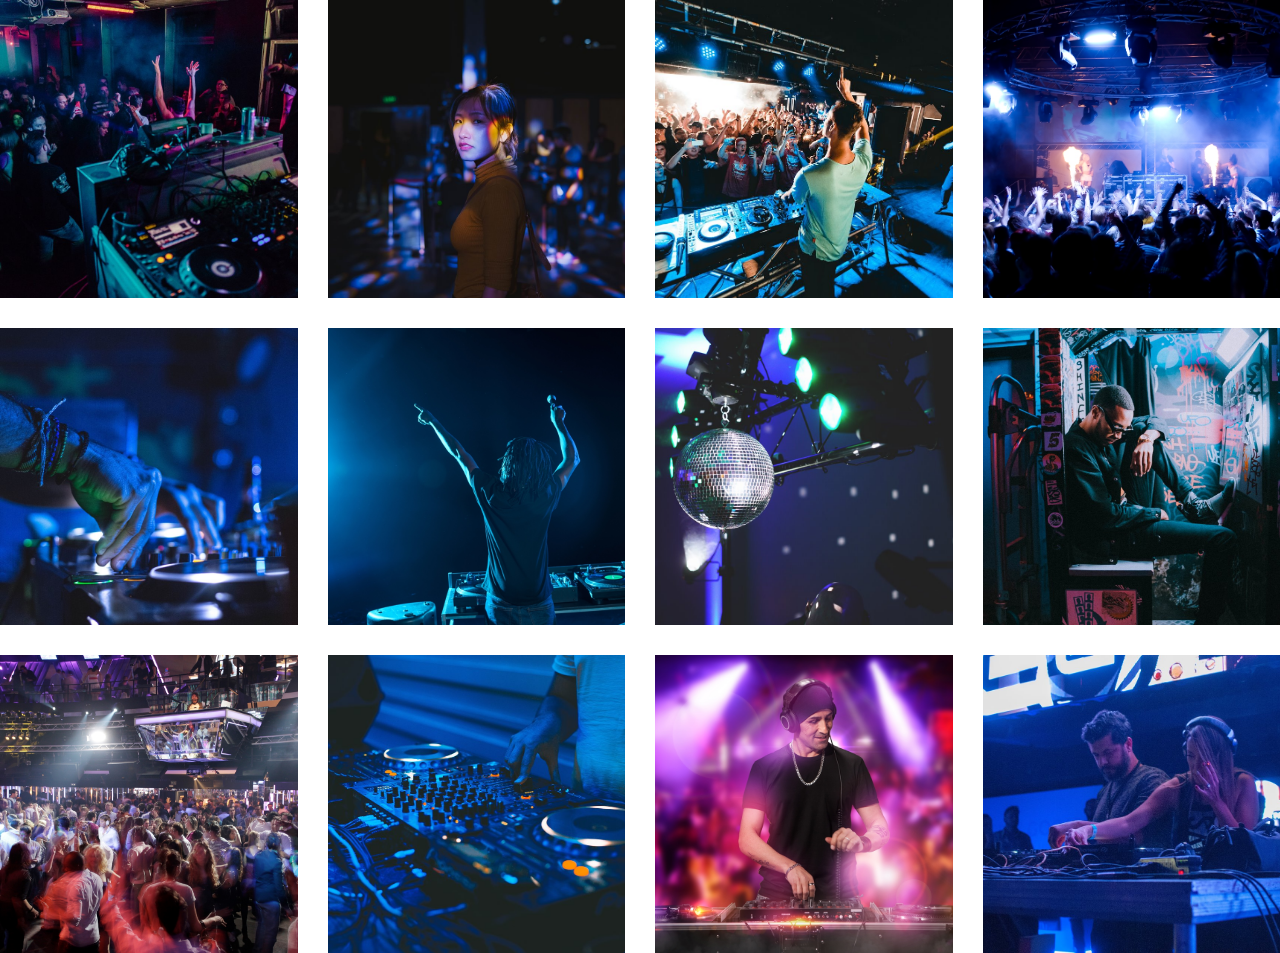
==== gallery.html @ 76f72633 "resolved conflicts" ====
<!DOCTYPE html>
<html lang="en">
    <head>
        <meta charset="UTF-8" />
        <meta http-equiv="X-UA-Compatible" content="IE=edge" />
        <meta name="viewport" content="width=device-width, initial-scale=1" />
        <!-- <link href="./src/sass/gallery.min.css" type="text/css" rel="stylesheet" /> -->
        <link href="src/sass/main.min.css" type="text/css" rel="stylesheet" />
        <title>Document</title>
    </head>
    <body>
      <main class="gallery">
        <img class="gallery-element" src="public/img/gallery-1-original.jpg" alt="lorem ipsum">
        <img class="gallery-element" src="public/img/gallery-2-original.jpg" alt="lorem ipsum">
        <img class="gallery-element" src="public/img/gallery-3-original.jpg" alt="lorem ipsum">
        <img class="gallery-element" src="public/img/gallery-4-original.jpg" alt="lorem ipsum">
        <img class="gallery-element" src="public/img/gallery-5-original.jpg" alt="lorem ipsum">
        <img class="gallery-element" src="public/img/gallery-6-original.jpg" alt="lorem ipsum">
        <img class="gallery-element" src="public/img/gallery-7-original.jpg" alt="lorem ipsum">
        <img class="gallery-element" src="public/img/gallery-8-original.jpg" alt="lorem ipsum">
        <img class="gallery-element" src="public/img/gallery-9-original.jpg" alt="lorem ipsum">
        <img class="gallery-element" src="public/img/gallery-10-original.jpg" alt="lorem ipsum">
        <img class="gallery-element" src="public/img/gallery-11-original.jpg" alt="lorem ipsum">
        <img class="gallery-element" src="public/img/gallery-12-original.jpg" alt="lorem ipsum">
      </main>
    </body>
</html>
---- src/sass/main.min.css ----
html,body,div,span,applet,object,iframe,h1,h2,h3,h4,h5,h6,p,blockquote,pre,a,abbr,acronym,address,big,cite,code,del,dfn,em,img,ins,kbd,q,s,samp,small,strike,strong,sub,sup,tt,var,b,u,i,center,dl,dt,dd,ol,ul,li,fieldset,form,label,legend,table,caption,tbody,tfoot,thead,tr,th,td,article,aside,canvas,details,embed,figure,figcaption,footer,header,hgroup,menu,nav,output,ruby,section,summary,time,mark,audio,video{margin:0;padding:0;border:0;font-size:100%;font:inherit;vertical-align:baseline}article,aside,details,figcaption,figure,footer,header,hgroup,menu,nav,section{display:block}body{line-height:1}ol,ul{list-style:none}blockquote,q{quotes:none}blockquote:before,blockquote:after,q:before,q:after{content:'';content:none}table{border-collapse:collapse;border-spacing:0}a{display:inline-block;text-decoration:none}body .gallery{margin:auto;display:grid;grid-template-columns:1fr;grid-template-rows:repeat(12, 1fr);gap:30px}body .gallery-element{width:100%;aspect-ratio:1/1;object-fit:cover}@media (min-width: 1025px){body .gallery{grid-template-columns:repeat(4, 1fr);grid-template-rows:repeat(3, 1fr);gap:30px}}@media (min-width: 768px) and (max-width: 1024px){body .gallery{grid-template-columns:repeat(3, 1fr);grid-template-rows:repeat(4, 1fr);gap:30px}}
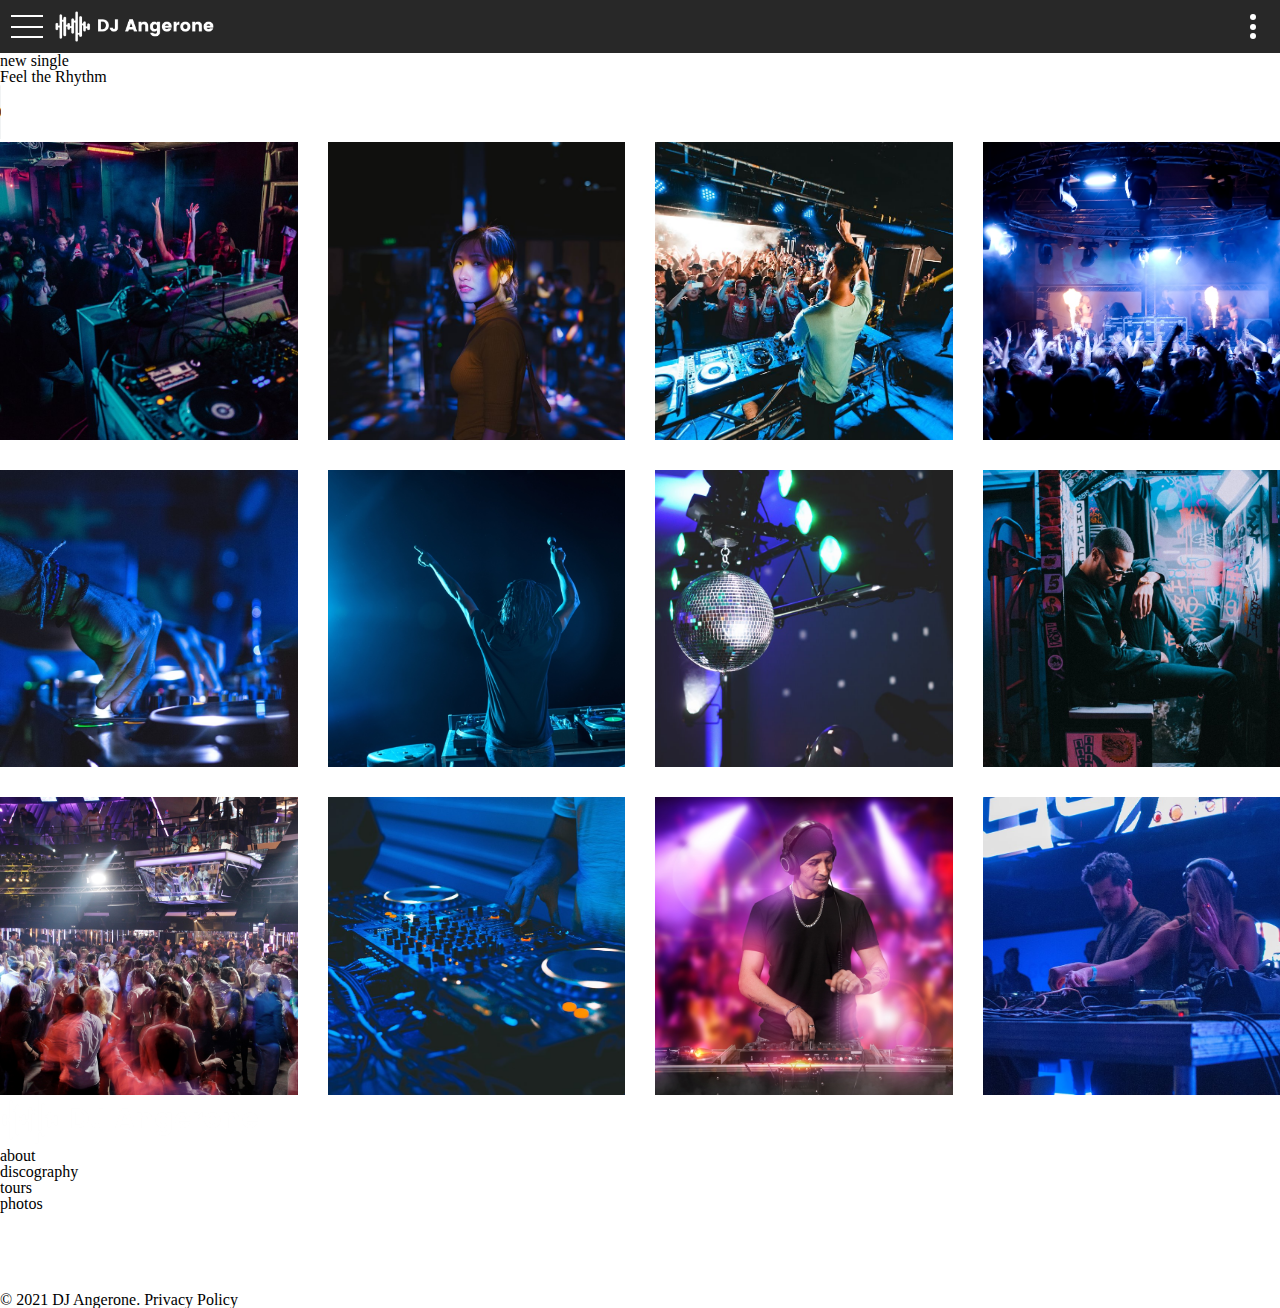
==== commit 1033e34b: "Added title to page" ====
--- a/gallery.html
+++ b/gallery.html
@@ -4,10 +4,40 @@
         <meta charset="UTF-8" />
         <meta http-equiv="X-UA-Compatible" content="IE=edge" />
         <meta name="viewport" content="width=device-width, initial-scale=1" />
-        <!-- <link href="./src/sass/gallery.min.css" type="text/css" rel="stylesheet" /> -->
         <link href="src/sass/main.min.css" type="text/css" rel="stylesheet" />
-        <title>Document</title>
+        <title>Gallery</title>
     </head>
+    <header class="header">
+        <nav class="header__top-bar">
+            <div class="header__top-bar__burger-menu">
+                <div class="header__top-bar__burger-menu__line"></div>
+                <div class="header__top-bar__burger-menu__line"></div>
+                <div class="header__top-bar__burger-menu__line"></div>
+            </div>
+
+            <img
+                class="header__top-bar__dj-angerone-logo"
+                src="public/img/logo.png"
+                alt="DJ Angerone logo"
+            />
+
+            <div class="header__top-bar__more-menu">
+                <div class="header__top-bar__more-menu__point"></div>
+                <div class="header__top-bar__more-menu__point"></div>
+                <div class="header__top-bar__more-menu__point"></div>
+            </div>
+        </nav>
+
+        <section class="header__new-single">
+            <h1 class="header__new-single__heading">new single</h1>
+            <h2 class="header__new-single__song-title">
+                <strong>Feel the Rhythm</strong>
+            </h2>
+            <audio class="header__new-single__audio-player" controls>
+                <source src="feel_the_rhythm.mp3" type="audio/mpeg" />
+            </audio>
+        </section>
+    </header>
     <body>
       <main class="gallery">
         <img class="gallery-element" src="public/img/gallery-1-original.jpg" alt="lorem ipsum">
@@ -23,5 +53,67 @@
         <img class="gallery-element" src="public/img/gallery-11-original.jpg" alt="lorem ipsum">
         <img class="gallery-element" src="public/img/gallery-12-original.jpg" alt="lorem ipsum">
       </main>
+      <footer class="footer">
+          <img
+              class="footer__dj-angerone-logo"
+              src="public/img/logo.png"
+              alt="DJ Angerone logo"
+          />
+
+          <nav class="footer__navlinks">
+              <ul class="footer__navlinks__links-list">
+                  <li class="footer__navlinks__links-list__element">
+                      <a class="footer__navlinks__links-list__element__link"
+                          >about</a
+                      >
+                  </li>
+                  <li class="footer__navlinks__links-list__element">
+                      <a class="footer__navlinks__links-list__element__link"
+                          >discography</a
+                      >
+                  </li>
+                  <li class="footer__navlinks__links-list__element">
+                      <a class="footer__navlinks__links-list__element__link"
+                          >tours</a
+                      >
+                  </li>
+                  <li class="footer__navlinks__links-list__element">
+                      <a class="footer__navlinks__links-list__element__link"
+                          >photos</a
+                      >
+                  </li>
+              </ul>
+          </nav>
+
+          <ul class="footer__social-networks">
+              <li class="footer__social-networks__button">
+                  <a class="footer__social-networks__button__link">
+                      <i class="fab fa-facebook-f"></i>
+                  </a>
+              </li>
+              <li class="footer__social-networks__button">
+                  <a class="footer__social-networks__button__link">
+                      <i class="fab fa-instagram"></i>
+                  </a>
+              </li>
+              <li class="footer__social-networks__button">
+                  <a class="footer__social-networks__button__link">
+                      <i class="fab fa-twitter"></i>
+                  </a>
+              </li>
+              <li class="footer__social-networks__button">
+                  <a class="footer__social-networks__button__link">
+                      <i class="fab fa-youtube"></i>
+                  </a>
+              </li>
+              <li class="footer__social-networks__button">
+                  <a class="footer__social-networks__button__link">
+                      <i class="fab fa-pinterest-p"></i>
+                  </a>
+              </li>
+          </ul>
+
+          <p>© 2021 DJ Angerone. Privacy Policy</p>
+      </footer>
     </body>
 </html>
--- a/src/sass/main.min.css
+++ b/src/sass/main.min.css
@@ -1 +1 @@
-html,body,div,span,applet,object,iframe,h1,h2,h3,h4,h5,h6,p,blockquote,pre,a,abbr,acronym,address,big,cite,code,del,dfn,em,img,ins,kbd,q,s,samp,small,strike,strong,sub,sup,tt,var,b,u,i,center,dl,dt,dd,ol,ul,li,fieldset,form,label,legend,table,caption,tbody,tfoot,thead,tr,th,td,article,aside,canvas,details,embed,figure,figcaption,footer,header,hgroup,menu,nav,output,ruby,section,summary,time,mark,audio,video{margin:0;padding:0;border:0;font-size:100%;font:inherit;vertical-align:baseline}article,aside,details,figcaption,figure,footer,header,hgroup,menu,nav,section{display:block}body{line-height:1}ol,ul{list-style:none}blockquote,q{quotes:none}blockquote:before,blockquote:after,q:before,q:after{content:'';content:none}table{border-collapse:collapse;border-spacing:0}a{display:inline-block;text-decoration:none}body .gallery{margin:auto;display:grid;grid-template-columns:1fr;grid-template-rows:repeat(12, 1fr);gap:30px}body .gallery-element{width:100%;aspect-ratio:1/1;object-fit:cover}@media (min-width: 1025px){body .gallery{grid-template-columns:repeat(4, 1fr);grid-template-rows:repeat(3, 1fr);gap:30px}}@media (min-width: 768px) and (max-width: 1024px){body .gallery{grid-template-columns:repeat(3, 1fr);grid-template-rows:repeat(4, 1fr);gap:30px}}
+html,body,div,span,applet,object,iframe,h1,h2,h3,h4,h5,h6,p,blockquote,pre,a,abbr,acronym,address,big,cite,code,del,dfn,em,img,ins,kbd,q,s,samp,small,strike,strong,sub,sup,tt,var,b,u,i,center,dl,dt,dd,ol,ul,li,fieldset,form,label,legend,table,caption,tbody,tfoot,thead,tr,th,td,article,aside,canvas,details,embed,figure,figcaption,footer,header,hgroup,menu,nav,output,ruby,section,summary,time,mark,audio,video{margin:0;padding:0;border:0;font-size:100%;font:inherit;vertical-align:baseline}article,aside,details,figcaption,figure,footer,header,hgroup,menu,nav,section{display:block}body{line-height:1}ol,ul{list-style:none}blockquote,q{quotes:none}blockquote:before,blockquote:after,q:before,q:after{content:'';content:none}table{border-collapse:collapse;border-spacing:0}body{font-size:16px}a{display:inline-block;text-decoration:none}time,a{display:inline-block}.header__top-bar{background-color:#282828;display:flex;padding:0.7rem 1.5rem 0.7rem 0.7rem}.header__top-bar__burger-menu{width:2rem;display:flex;flex-direction:column}.header__top-bar__burger-menu__line{background-color:#fff;height:2px;margin:auto 0}.header__top-bar__dj-angerone-logo{width:10rem;margin-left:0.7rem}.header__top-bar__more-menu{display:flex;flex-direction:column;justify-content:space-evenly;margin-left:auto}.header__top-bar__more-menu__point{border-radius:50%;background-color:#fff;width:0.37rem;height:0.37rem}body .gallery{margin:auto;display:grid;grid-template-columns:1fr;grid-template-rows:repeat(12, 1fr);gap:30px}body .gallery-element{width:100%;aspect-ratio:1/1;object-fit:cover}@media (min-width: 1025px){body .gallery{grid-template-columns:repeat(4, 1fr);grid-template-rows:repeat(3, 1fr);gap:30px}}@media (min-width: 768px) and (max-width: 1024px){body .gallery{grid-template-columns:repeat(3, 1fr);grid-template-rows:repeat(4, 1fr);gap:30px}}
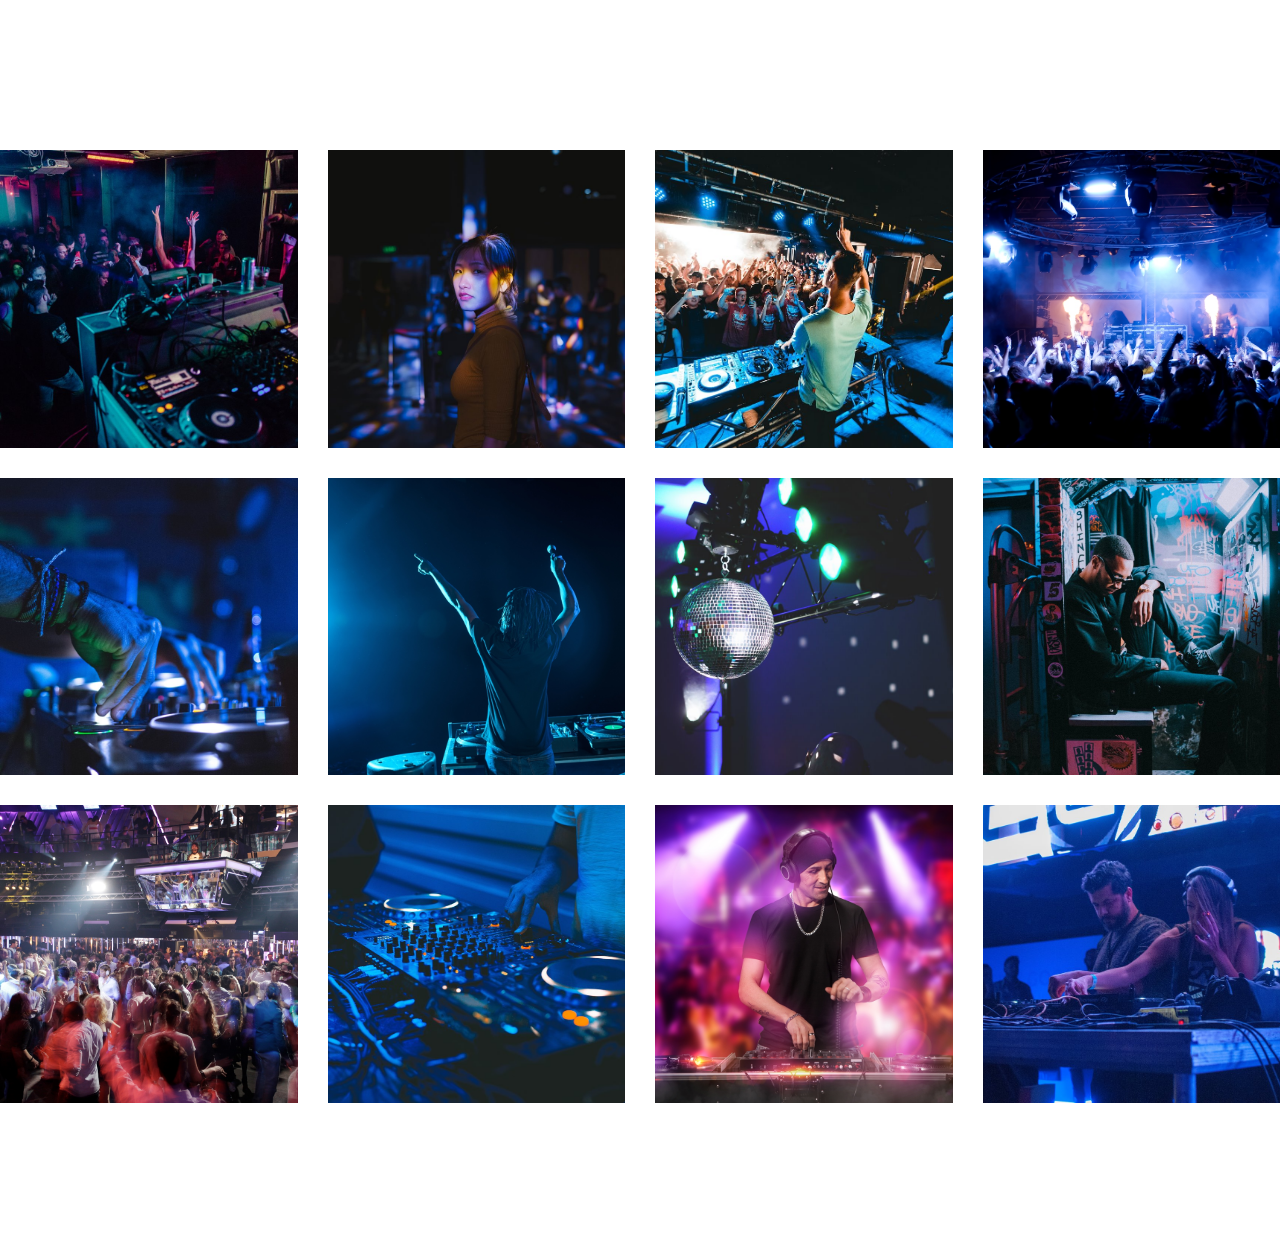
==== commit 27ce547b: "finished gallery and discography" ====
--- a/gallery.html
+++ b/gallery.html
@@ -7,37 +7,6 @@
         <link href="src/sass/main.min.css" type="text/css" rel="stylesheet" />
         <title>Gallery</title>
     </head>
-    <header class="header">
-        <nav class="header__top-bar">
-            <div class="header__top-bar__burger-menu">
-                <div class="header__top-bar__burger-menu__line"></div>
-                <div class="header__top-bar__burger-menu__line"></div>
-                <div class="header__top-bar__burger-menu__line"></div>
-            </div>
-
-            <img
-                class="header__top-bar__dj-angerone-logo"
-                src="public/img/logo.png"
-                alt="DJ Angerone logo"
-            />
-
-            <div class="header__top-bar__more-menu">
-                <div class="header__top-bar__more-menu__point"></div>
-                <div class="header__top-bar__more-menu__point"></div>
-                <div class="header__top-bar__more-menu__point"></div>
-            </div>
-        </nav>
-
-        <section class="header__new-single">
-            <h1 class="header__new-single__heading">new single</h1>
-            <h2 class="header__new-single__song-title">
-                <strong>Feel the Rhythm</strong>
-            </h2>
-            <audio class="header__new-single__audio-player" controls>
-                <source src="feel_the_rhythm.mp3" type="audio/mpeg" />
-            </audio>
-        </section>
-    </header>
     <body>
       <main class="gallery">
         <img class="gallery-element" src="public/img/gallery-1-original.jpg" alt="lorem ipsum">
@@ -53,67 +22,5 @@
         <img class="gallery-element" src="public/img/gallery-11-original.jpg" alt="lorem ipsum">
         <img class="gallery-element" src="public/img/gallery-12-original.jpg" alt="lorem ipsum">
       </main>
-      <footer class="footer">
-          <img
-              class="footer__dj-angerone-logo"
-              src="public/img/logo.png"
-              alt="DJ Angerone logo"
-          />
-
-          <nav class="footer__navlinks">
-              <ul class="footer__navlinks__links-list">
-                  <li class="footer__navlinks__links-list__element">
-                      <a class="footer__navlinks__links-list__element__link"
-                          >about</a
-                      >
-                  </li>
-                  <li class="footer__navlinks__links-list__element">
-                      <a class="footer__navlinks__links-list__element__link"
-                          >discography</a
-                      >
-                  </li>
-                  <li class="footer__navlinks__links-list__element">
-                      <a class="footer__navlinks__links-list__element__link"
-                          >tours</a
-                      >
-                  </li>
-                  <li class="footer__navlinks__links-list__element">
-                      <a class="footer__navlinks__links-list__element__link"
-                          >photos</a
-                      >
-                  </li>
-              </ul>
-          </nav>
-
-          <ul class="footer__social-networks">
-              <li class="footer__social-networks__button">
-                  <a class="footer__social-networks__button__link">
-                      <i class="fab fa-facebook-f"></i>
-                  </a>
-              </li>
-              <li class="footer__social-networks__button">
-                  <a class="footer__social-networks__button__link">
-                      <i class="fab fa-instagram"></i>
-                  </a>
-              </li>
-              <li class="footer__social-networks__button">
-                  <a class="footer__social-networks__button__link">
-                      <i class="fab fa-twitter"></i>
-                  </a>
-              </li>
-              <li class="footer__social-networks__button">
-                  <a class="footer__social-networks__button__link">
-                      <i class="fab fa-youtube"></i>
-                  </a>
-              </li>
-              <li class="footer__social-networks__button">
-                  <a class="footer__social-networks__button__link">
-                      <i class="fab fa-pinterest-p"></i>
-                  </a>
-              </li>
-          </ul>
-
-          <p>© 2021 DJ Angerone. Privacy Policy</p>
-      </footer>
     </body>
 </html>
--- a/src/sass/main.min.css
+++ b/src/sass/main.min.css
@@ -1 +1 @@
-html,body,div,span,applet,object,iframe,h1,h2,h3,h4,h5,h6,p,blockquote,pre,a,abbr,acronym,address,big,cite,code,del,dfn,em,img,ins,kbd,q,s,samp,small,strike,strong,sub,sup,tt,var,b,u,i,center,dl,dt,dd,ol,ul,li,fieldset,form,label,legend,table,caption,tbody,tfoot,thead,tr,th,td,article,aside,canvas,details,embed,figure,figcaption,footer,header,hgroup,menu,nav,output,ruby,section,summary,time,mark,audio,video{margin:0;padding:0;border:0;font-size:100%;font:inherit;vertical-align:baseline}article,aside,details,figcaption,figure,footer,header,hgroup,menu,nav,section{display:block}body{line-height:1}ol,ul{list-style:none}blockquote,q{quotes:none}blockquote:before,blockquote:after,q:before,q:after{content:'';content:none}table{border-collapse:collapse;border-spacing:0}body{font-size:16px}a{display:inline-block;text-decoration:none}time,a{display:inline-block}.header__top-bar{background-color:#282828;display:flex;padding:0.7rem 1.5rem 0.7rem 0.7rem}.header__top-bar__burger-menu{width:2rem;display:flex;flex-direction:column}.header__top-bar__burger-menu__line{background-color:#fff;height:2px;margin:auto 0}.header__top-bar__dj-angerone-logo{width:10rem;margin-left:0.7rem}.header__top-bar__more-menu{display:flex;flex-direction:column;justify-content:space-evenly;margin-left:auto}.header__top-bar__more-menu__point{border-radius:50%;background-color:#fff;width:0.37rem;height:0.37rem}body .gallery{margin:auto;display:grid;grid-template-columns:1fr;grid-template-rows:repeat(12, 1fr);gap:30px}body .gallery-element{width:100%;aspect-ratio:1/1;object-fit:cover}@media (min-width: 1025px){body .gallery{grid-template-columns:repeat(4, 1fr);grid-template-rows:repeat(3, 1fr);gap:30px}}@media (min-width: 768px) and (max-width: 1024px){body .gallery{grid-template-columns:repeat(3, 1fr);grid-template-rows:repeat(4, 1fr);gap:30px}}
+@import url("https://fonts.googleapis.com/css2?family=Poppins:wght@100;200;300;400;500;600;700;800;900&display=swap");html,body,div,span,applet,object,iframe,h1,h2,h3,h4,h5,h6,p,blockquote,pre,a,abbr,acronym,address,big,cite,code,del,dfn,em,img,ins,kbd,q,s,samp,small,strike,strong,sub,sup,tt,var,b,u,i,center,dl,dt,dd,ol,ul,li,fieldset,form,label,legend,table,caption,tbody,tfoot,thead,tr,th,td,article,aside,canvas,details,embed,figure,figcaption,footer,header,hgroup,menu,nav,output,ruby,section,summary,time,mark,audio,video{margin:0;padding:0;border:0;font-size:100%;font:inherit;vertical-align:baseline}article,aside,details,figcaption,figure,footer,header,hgroup,menu,nav,section{display:block}body{line-height:1}ol,ul{list-style:none}blockquote,q{quotes:none}blockquote:before,blockquote:after,q:before,q:after{content:'';content:none}table{border-collapse:collapse;border-spacing:0}html{font-size:16px}a{text-decoration:none}a:visited,a:active{color:#fff}time,a{display:inline-block}html{font-size:16px}html body{font-family:"Poppins",sans-serif}.header__top-bar{background-color:#282828;display:flex;padding:0.7rem 1.5rem 0.7rem 0.7rem}.header__top-bar__burger-menu{width:2rem;display:flex;flex-direction:column}.header__top-bar__burger-menu__line{background-color:#fff;height:2px;margin:auto 0}.header__top-bar__dj-angerone-logo{width:10rem;margin-left:0.7rem}.header__top-bar__more-menu{display:flex;flex-direction:column;justify-content:space-evenly;margin-left:auto}.header__top-bar__more-menu__point{border-radius:50%;background-color:#fff;width:0.37rem;height:0.37rem}.index-main{display:none}main .main_divToCenter{padding-left:10px;padding-right:10px}main .about-section1{display:flex;width:880px}main .about-section1__articleContact{width:440px}main .about-section1__articleContact__list-mailgsm li{display:inline-block;padding:5px}main .about-section1__articleContact__list-reseausociaux li{display:inline-block;padding:10px}main .about-section1__articleContact__paragraph1{padding-top:20px;padding-bottom:20px}main .about-section1__articleContact__paragraph2{padding-top:20px;padding-bottom:20px}main .about-section1__articleContact__imgSignatureDiv{text-align:right;padding:10px}main .about-section1__articleContact__getintaouch{width:130px;height:50px;text-align:center;background-color:#8121e0;border-radius:5px}main .about-section1__articleContact__getintaouch p{padding-top:18px;font-size:15px;color:white;font-weight:bold}main .about-section2-discovemusic_containGrid{display:grid;grid-template-columns:repeat(3, 1fr);grid-template-rows:1fr 1fr;column-gap:5px;row-gap:5px;background-color:yellow}main .about-section2-discovemusic_containGrid__musicList{display:inline-block;padding:10px}main .about-section2-discovemusic_containGrid div{background-color:burlywood;border:solid white}main .about-section3-latestRelease_grid{display:grid;grid-template-columns:repeat(3, 1fr)}main .about-section3-latestRelease_grid p,main .about-section3-latestRelease_grid figcaption{text-align:center}body .gallery{padding:55px 0;display:grid;grid-template-columns:1fr;grid-template-rows:repeat(12, 1fr);gap:30px}body .gallery-element{width:100%;aspect-ratio:1/1;object-fit:cover}@media (min-width: 768px) and (max-width: 1024px){body .gallery{padding:80px 0;grid-template-columns:repeat(3, 1fr);grid-template-rows:repeat(4, 1fr)}}@media (min-width: 1025px){body .gallery{padding:150px 0;grid-template-columns:repeat(4, 1fr);grid-template-rows:repeat(3, 1fr)}}body .discography__album__grid__container{padding:40px 0 45px;display:grid;grid-template-columns:1fr;grid-template-rows:repeat(6, 1fr);row-gap:5px}body .discography__album__grid__container .discography__album__container{text-align:center;padding:15px}body .discography__album__grid__container .discography__album__cover{width:100%;aspect-ratio:1/1;object-fit:cover}body .discography__album__grid__container .discography__album__heading{font-size:1.25em;margin:24px auto 1em}body .discography__album__grid__container .discography__album__release-year{color:#444;font-weight:200;letter-spacing:0.06em}@media (min-width: 768px) and (max-width: 1024px){body .discography__album__grid__container{padding:55px 25px 60px;grid-template-columns:repeat(2, 1fr);grid-template-rows:repeat(3, 1fr)}}@media (min-width: 1025px) and (max-width: 1270px){body .discography__album__grid__container{grid-template-columns:repeat(3, 1fr);grid-template-rows:repeat(2, 1fr)}}@media (min-width: 1270px){body .discography__album__grid__container{width:1270px;margin:auto;grid-template-columns:repeat(3, 1fr);grid-template-rows:repeat(2, 1fr)}}
